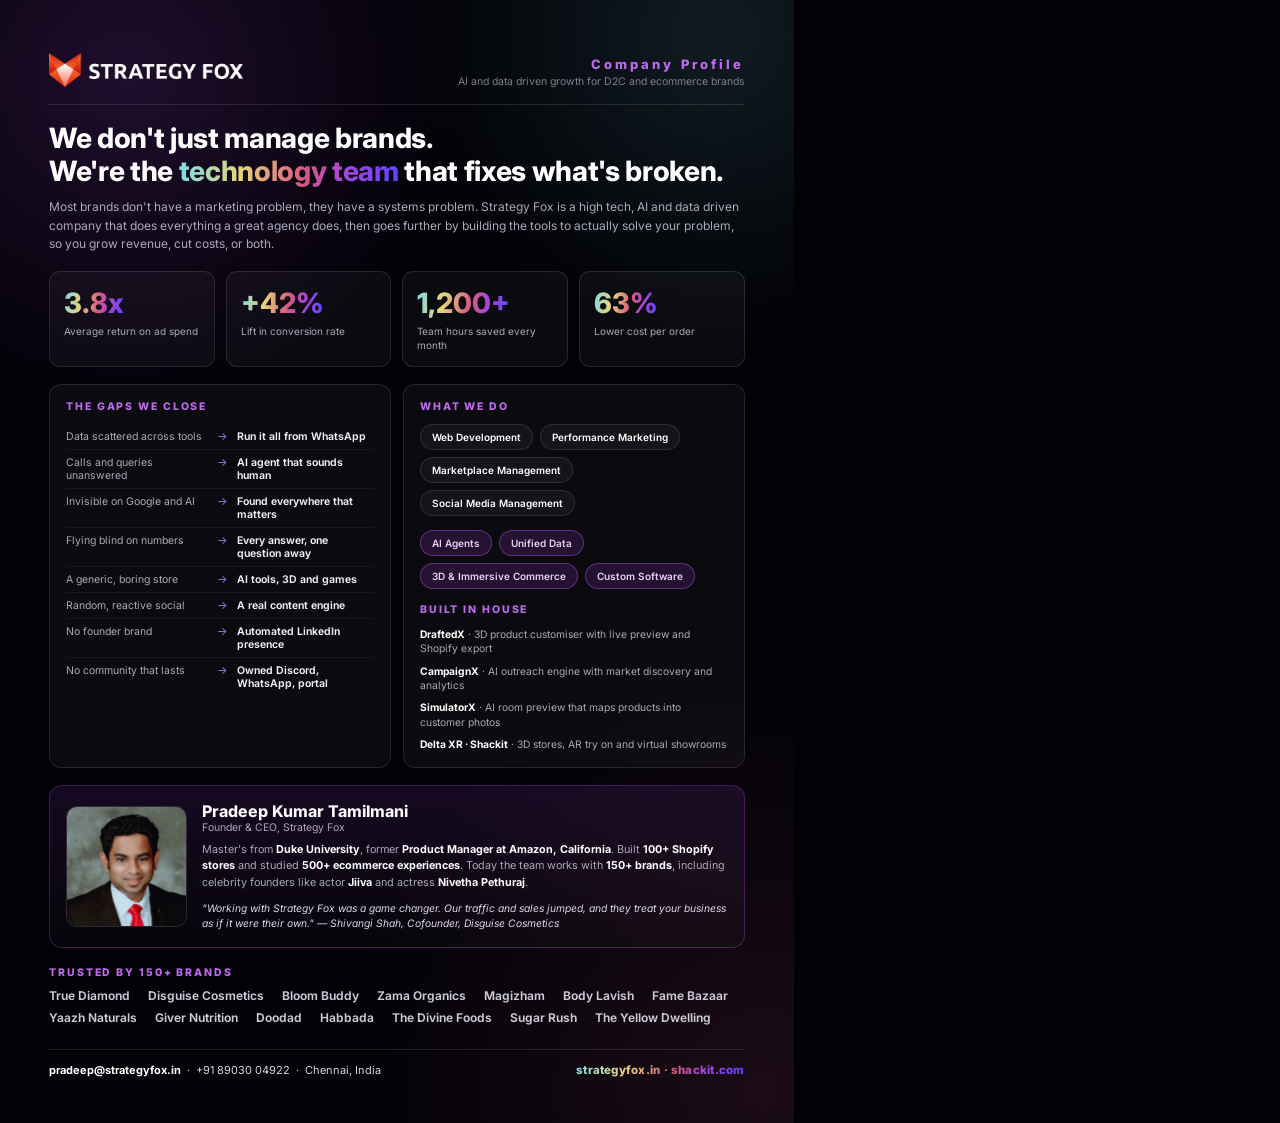
==== company-profile.html @ 4ff013a0 "Add one-page Company Profile PDF and its HTML source" ====
<!DOCTYPE html>
<html lang="en">
  <head>
    <meta charset="UTF-8" />
    <link rel="preconnect" href="https://fonts.googleapis.com" />
    <link rel="preconnect" href="https://fonts.gstatic.com" crossorigin />
    <link href="https://fonts.googleapis.com/css2?family=Inter:wght@400;500;600;700;800;900&display=swap" rel="stylesheet" />
    <style>
      * { box-sizing: border-box; -webkit-print-color-adjust: exact; print-color-adjust: exact; margin: 0; padding: 0; }
      :root {
        --bg: #010106;
        --muted: #aba9b8;
        --quiet: #807e89;
        --line: rgba(255,255,255,0.11);
        --panel: rgba(255,255,255,0.04);
        --grad: linear-gradient(100deg, #79dce8 0%, #e6d479 29%, #d75980 57%, #a645dc 75%, #5746ff 100%);
      }
      @page { size: A4; margin: 0; }
      html, body { background: var(--bg); }
      body { font-family: Inter, system-ui, -apple-system, "Segoe UI", sans-serif; color: #fff; -webkit-font-smoothing: antialiased; }
      .page {
        width: 210mm; height: 297mm;
        padding: 14mm 13mm 12mm;
        background:
          radial-gradient(circle at 16% 7%, rgba(166,69,220,0.18), transparent 27%),
          radial-gradient(circle at 90% 3%, rgba(126,220,229,0.12), transparent 24%),
          radial-gradient(circle at 96% 97%, rgba(215,86,131,0.12), transparent 32%),
          var(--bg);
        display: flex; flex-direction: column;
        overflow: hidden;
      }
      .grad { background: var(--grad); -webkit-background-clip: text; background-clip: text; color: transparent; }

      .top { display: flex; align-items: center; justify-content: space-between; padding-bottom: 13px; border-bottom: 1px solid var(--line); }
      .brand img { height: 34px; }
      .top_right { text-align: right; }
      .top_right .pc { font-size: 13px; font-weight: 800; letter-spacing: 0.24em; color: #bf69ee; }
      .top_right .pd { font-size: 10.5px; color: var(--quiet); margin-top: 3px; }

      .lead { margin-top: 17px; }
      .lead h1 { font-size: 28px; font-weight: 760; line-height: 1.18; letter-spacing: -0.012em; }
      .lead p { margin-top: 10px; font-size: 12px; line-height: 1.55; color: var(--muted); }

      .metrics { display: grid; grid-template-columns: repeat(4, 1fr); gap: 11px; margin-top: 17px; }
      .metric { border: 1px solid var(--line); border-radius: 11px; background: var(--panel); padding: 14px 14px; }
      .metric b { font-size: 28px; font-weight: 800; }
      .metric span { display: block; margin-top: 4px; font-size: 10px; color: var(--muted); line-height: 1.4; }

      .cols { display: grid; grid-template-columns: 1fr 1fr; gap: 12px; margin-top: 17px; }
      .kicker { font-size: 10.5px; font-weight: 800; letter-spacing: 0.18em; text-transform: uppercase; color: #bf69ee; margin-bottom: 11px; }
      .card { border: 1px solid var(--line); border-radius: 12px; background: var(--panel); padding: 15px 16px; }

      .fixrow { display: flex; gap: 9px; align-items: baseline; padding: 5.5px 0; }
      .fixrow + .fixrow { border-top: 1px solid rgba(255,255,255,0.05); }
      .fixrow .p { width: 46%; font-size: 10.5px; color: var(--muted); }
      .fixrow .arw { color: #9a7bf0; font-size: 11px; }
      .fixrow .s { flex: 1; font-size: 10.5px; font-weight: 650; color: #f1ecf8; }

      .svc { display: flex; flex-wrap: wrap; gap: 7px; margin-bottom: 14px; }
      .svc span { font-size: 10px; font-weight: 600; padding: 6px 11px; border-radius: 999px; border: 1px solid var(--line); background: rgba(255,255,255,0.045); }
      .svc .plus { border-color: rgba(166,69,220,0.5); background: rgba(166,69,220,0.16); color: #ecccfc; }
      .prod { display: grid; gap: 8px; }
      .prod div { font-size: 10.3px; color: var(--muted); line-height: 1.4; }
      .prod b { color: #fff; font-weight: 700; }

      .proof { display: grid; grid-template-columns: 32mm 1fr; gap: 15px; margin-top: 17px; border: 1px solid rgba(166,69,220,0.32); border-radius: 13px; background: linear-gradient(180deg, rgba(166,69,220,0.13), rgba(255,255,255,0.02)); padding: 15px 16px; align-items: center; }
      .proof img { width: 32mm; height: 32mm; object-fit: cover; border-radius: 11px; border: 1px solid rgba(255,255,255,0.14); }
      .proof .nm { font-size: 16px; font-weight: 760; }
      .proof .rl { font-size: 10.5px; color: var(--muted); margin-bottom: 8px; }
      .proof .bio { font-size: 10.8px; line-height: 1.55; color: var(--muted); }
      .proof .bio b { color: #fff; }
      .proof .quote { margin-top: 9px; font-size: 10.3px; font-style: italic; color: #ddd7ea; line-height: 1.5; }

      .brands { margin-top: 18px; }
      .brands .bl { display: flex; flex-wrap: wrap; gap: 7px 18px; margin-top: 9px; }
      .brands .bl span { font-size: 12px; font-weight: 650; color: #cbc8d6; }

      .foot { margin-top: auto; padding-top: 13px; border-top: 1px solid var(--line); display: flex; justify-content: space-between; align-items: center; }
      .foot .c { font-size: 11px; color: #d8d4e2; }
      .foot .c b { color: #fff; }
      .foot .w { font-size: 11.5px; font-weight: 800; letter-spacing: 0.02em; }
    </style>
  </head>
  <body>
    <div class="page">
      <div class="top">
        <div class="brand"><img src="logo.png" alt="Strategy Fox" /></div>
        <div class="top_right">
          <div class="pc">Company Profile</div>
          <div class="pd">AI and data driven growth for D2C and ecommerce brands</div>
        </div>
      </div>

      <div class="lead">
        <h1>We don't just manage brands.<br />We're the <span class="grad">technology team</span> that fixes what's broken.</h1>
        <p>Most brands don't have a marketing problem, they have a systems problem. Strategy Fox is a high tech, AI and data driven company that does everything a great agency does, then goes further by building the tools to actually solve your problem, so you grow revenue, cut costs, or both.</p>
      </div>

      <div class="metrics">
        <div class="metric"><b class="grad">3.8x</b><span>Average return on ad spend</span></div>
        <div class="metric"><b class="grad">+42%</b><span>Lift in conversion rate</span></div>
        <div class="metric"><b class="grad">1,200+</b><span>Team hours saved every month</span></div>
        <div class="metric"><b class="grad">63%</b><span>Lower cost per order</span></div>
      </div>

      <div class="cols">
        <div class="card">
          <div class="kicker">The gaps we close</div>
          <div class="fixrow"><div class="p">Data scattered across tools</div><div class="arw">&rarr;</div><div class="s">Run it all from WhatsApp</div></div>
          <div class="fixrow"><div class="p">Calls and queries unanswered</div><div class="arw">&rarr;</div><div class="s">AI agent that sounds human</div></div>
          <div class="fixrow"><div class="p">Invisible on Google and AI</div><div class="arw">&rarr;</div><div class="s">Found everywhere that matters</div></div>
          <div class="fixrow"><div class="p">Flying blind on numbers</div><div class="arw">&rarr;</div><div class="s">Every answer, one question away</div></div>
          <div class="fixrow"><div class="p">A generic, boring store</div><div class="arw">&rarr;</div><div class="s">AI tools, 3D and games</div></div>
          <div class="fixrow"><div class="p">Random, reactive social</div><div class="arw">&rarr;</div><div class="s">A real content engine</div></div>
          <div class="fixrow"><div class="p">No founder brand</div><div class="arw">&rarr;</div><div class="s">Automated LinkedIn presence</div></div>
          <div class="fixrow"><div class="p">No community that lasts</div><div class="arw">&rarr;</div><div class="s">Owned Discord, WhatsApp, portal</div></div>
        </div>

        <div class="card">
          <div class="kicker">What we do</div>
          <div class="svc">
            <span>Web Development</span><span>Performance Marketing</span><span>Marketplace Management</span><span>Social Media Management</span>
          </div>
          <div class="svc">
            <span class="plus">AI Agents</span><span class="plus">Unified Data</span><span class="plus">3D &amp; Immersive Commerce</span><span class="plus">Custom Software</span>
          </div>
          <div class="kicker" style="margin-top:4px;">Built in house</div>
          <div class="prod">
            <div><b>DraftedX</b> &middot; 3D product customiser with live preview and Shopify export</div>
            <div><b>CampaignX</b> &middot; AI outreach engine with market discovery and analytics</div>
            <div><b>SimulatorX</b> &middot; AI room preview that maps products into customer photos</div>
            <div><b>Delta XR &middot; Shackit</b> &middot; 3D stores, AR try on and virtual showrooms</div>
          </div>
        </div>
      </div>

      <div class="proof">
        <img src="assets/founder.jpg" alt="Pradeep Kumar Tamilmani" />
        <div>
          <div class="nm">Pradeep Kumar Tamilmani</div>
          <div class="rl">Founder &amp; CEO, Strategy Fox</div>
          <div class="bio">Master's from <b>Duke University</b>, former <b>Product Manager at Amazon, California</b>. Built <b>100+ Shopify stores</b> and studied <b>500+ ecommerce experiences</b>. Today the team works with <b>150+ brands</b>, including celebrity founders like actor <b>Jiiva</b> and actress <b>Nivetha Pethuraj</b>.</div>
          <div class="quote">"Working with Strategy Fox was a game changer. Our traffic and sales jumped, and they treat your business as if it were their own." &mdash; Shivangi Shah, Cofounder, Disguise Cosmetics</div>
        </div>
      </div>

      <div class="brands">
        <div class="kicker" style="margin-bottom:0;">Trusted by 150+ brands</div>
        <div class="bl">
          <span>True Diamond</span><span>Disguise Cosmetics</span><span>Bloom Buddy</span><span>Zama Organics</span><span>Magizham</span><span>Body Lavish</span><span>Fame Bazaar</span><span>Yaazh Naturals</span><span>Giver Nutrition</span><span>Doodad</span><span>Habbada</span><span>The Divine Foods</span><span>Sugar Rush</span><span>The Yellow Dwelling</span>
        </div>
      </div>

      <div class="foot">
        <div class="c"><b>pradeep@strategyfox.in</b> &nbsp;&middot;&nbsp; +91 89030 04922 &nbsp;&middot;&nbsp; Chennai, India</div>
        <div class="w grad">strategyfox.in &middot; shackit.com</div>
      </div>
    </div>
  </body>
</html>
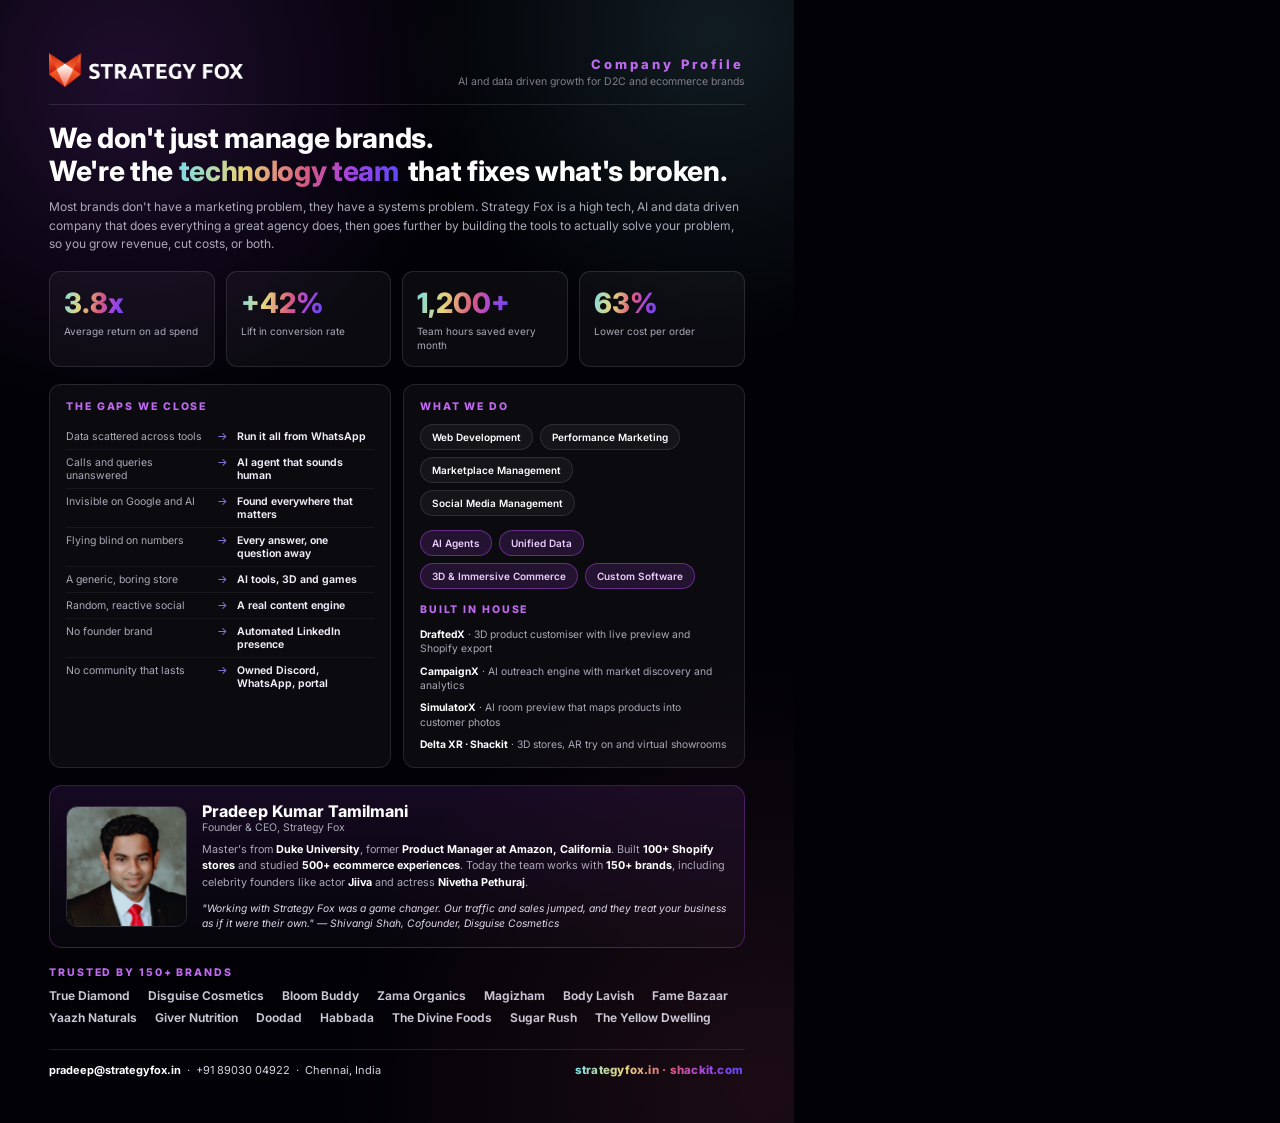
==== commit 9c8c778d: "Fix gradient clip in profile PDF, add tagline share image and pitch cheat sheet" ====
--- a/company-profile.html
+++ b/company-profile.html
@@ -29,7 +29,7 @@
         display: flex; flex-direction: column;
         overflow: hidden;
       }
-      .grad { background: var(--grad); -webkit-background-clip: text; background-clip: text; color: transparent; }
+      .grad { background: var(--grad); -webkit-background-clip: text; background-clip: text; color: transparent; display: inline-block; padding-right: 0.12em; -webkit-box-decoration-break: clone; box-decoration-break: clone; }
 
       .top { display: flex; align-items: center; justify-content: space-between; padding-bottom: 13px; border-bottom: 1px solid var(--line); }
       .brand img { height: 34px; }
